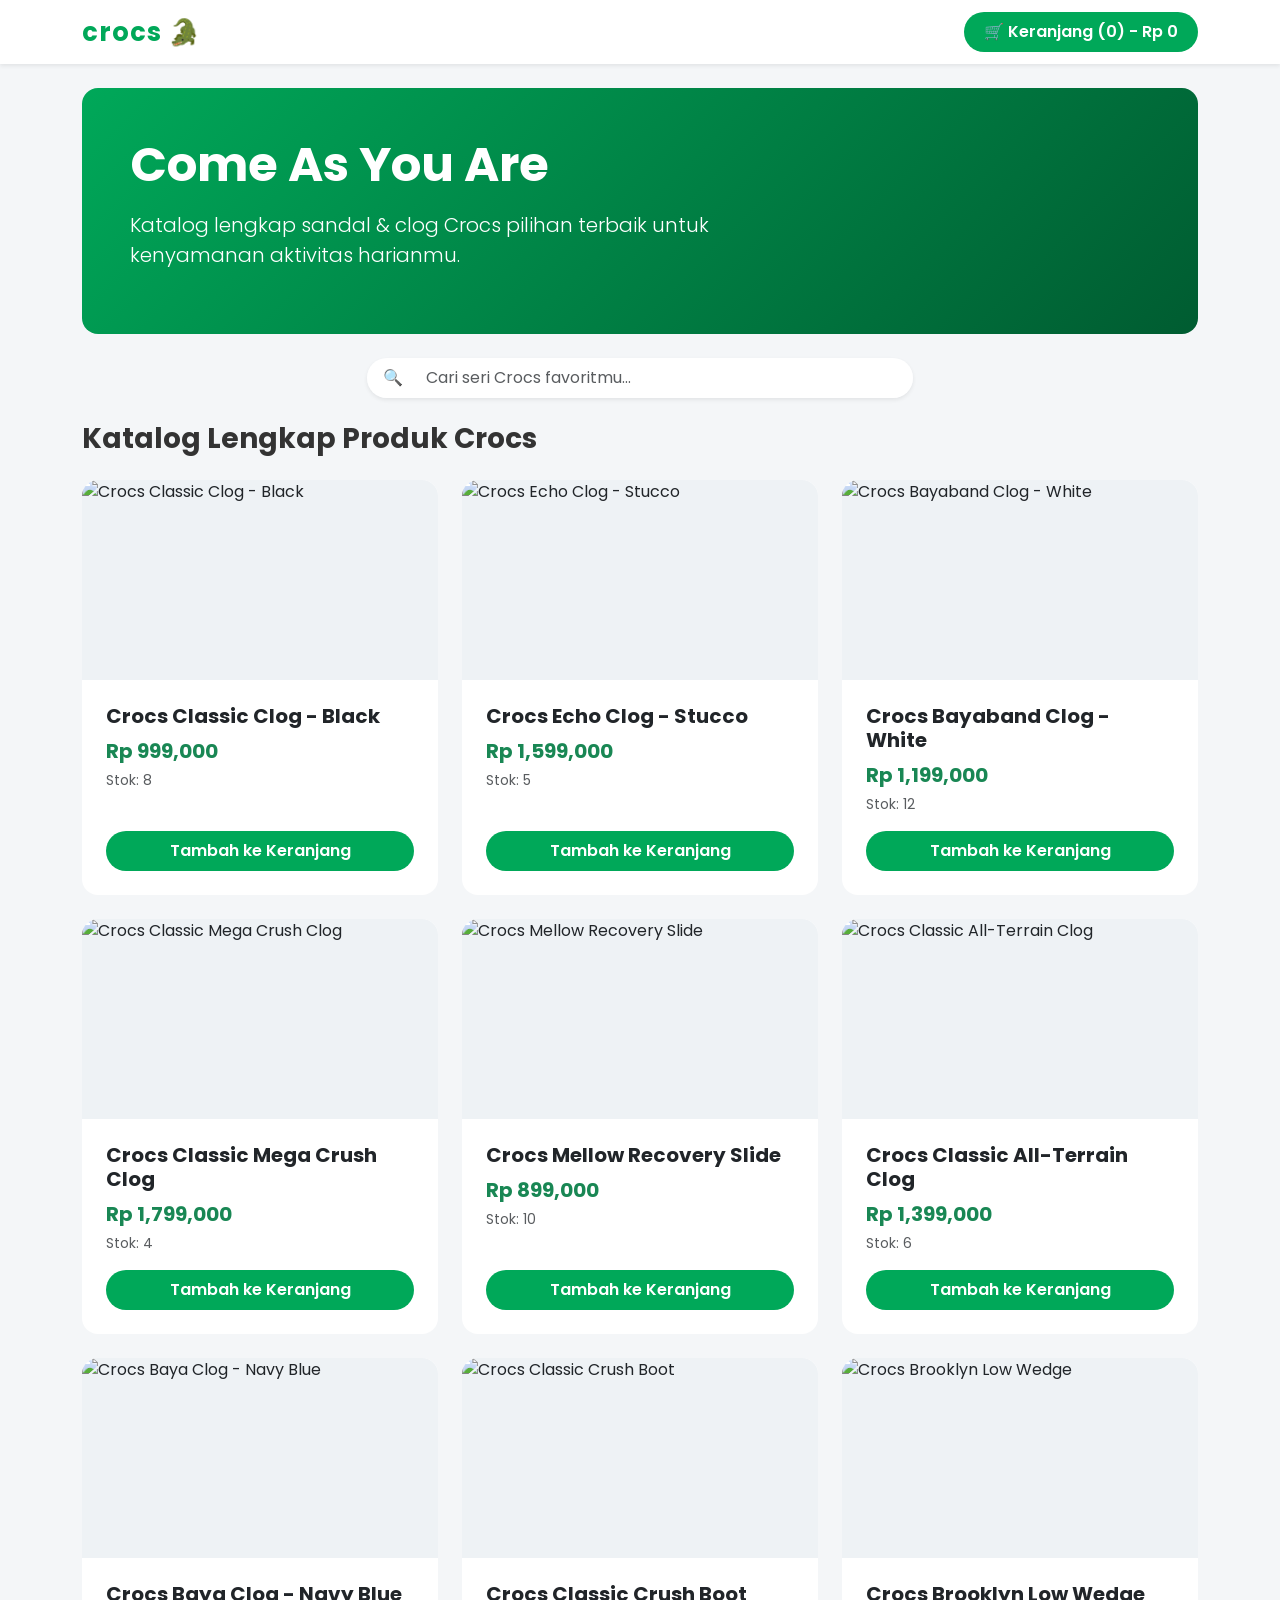
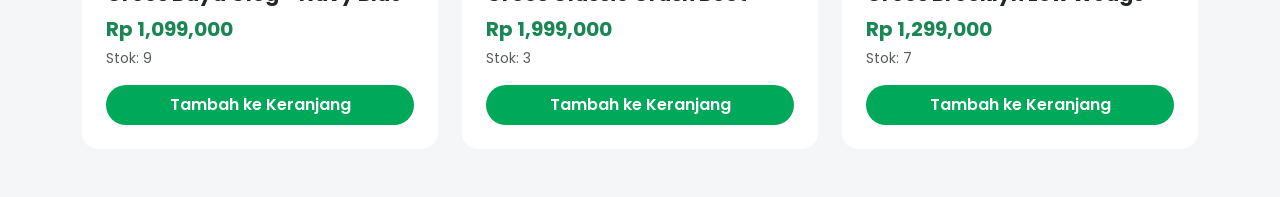
==== Pertemuan5/index.html @ 6f3d55f5 "pertemuan5" ====
<!DOCTYPE html>
<html lang="id">
<head>
    <meta charset="UTF-8">
    <meta name="viewport" content="width=device-width, initial-scale=1.0">
    <title>Crocs Official Store - Latihan 5</title>
    <!-- Bootstrap CSS -->
    <link href="https://cdn.jsdelivr.net/npm/bootstrap@5.3.0/dist/css/bootstrap.min.css" rel="stylesheet">
    <!-- Google Fonts -->
    <link href="https://fonts.googleapis.com/css2?family=Poppins:wght@400;600;700&display=swap" rel="stylesheet">
    <!-- Custom CSS -->
    <link rel="stylesheet" href="style.css">
</head>
<body>

    <!-- Header / Navbar -->
    <nav class="navbar navbar-expand-lg navbar-light bg-white shadow-sm sticky-top mb-4">
        <div class="container">
            <a class="navbar-brand" href="#">crocs 🐊</a>
            <div class="d-flex align-items-center">
                <button id="toggleCartBtn" class="btn btn-crocs">
                    🛒 Keranjang (<span id="cartCount">0</span>) - Rp <span id="cartTotal">0</span>
                </button>
            </div>
        </div>
    </nav>

    <div class="container mb-5">
        <!-- Banner Promo -->
        <div class="p-4 p-md-5 mb-4 rounded-4 text-white banner-promo">
            <div class="col-md-8 px-0">
                <h1 class="display-5 fw-bold">Come As You Are</h1>
                <p class="lead my-3">Katalog lengkap sandal & clog Crocs pilihan terbaik untuk kenyamanan aktivitas harianmu.</p>
            </div>
        </div>

        <!-- Bar Pencarian -->
        <div class="row mb-4">
            <div class="col-md-6 mx-auto">
                <div class="input-group shadow-sm rounded-pill overflow-hidden">
                    <span class="input-group-text bg-white border-0 ps-3">🔍</span>
                    <input type="text" id="searchInput" class="form-control border-0 py-2" placeholder="Cari seri Crocs favoritmu...">
                </div>
            </div>
        </div>

        <!-- Panel Keranjang Belanja (Efek fadeToggle) -->
        <div id="cartPanel" class="card shadow-lg mb-4 cart-panel">
            <div class="card-header bg-dark text-white d-flex justify-content-between align-items-center py-3">
                <h5 class="mb-0 fw-bold">🛒 Keranjang Belanja Crocs</h5>
                <button id="clearCartBtn" class="btn btn-sm btn-outline-danger rounded-pill">Kosongkan Keranjang</button>
            </div>
            <div class="card-body">
                <ul id="cartList" class="list-group list-group-flush mb-3">
                    <li class="list-group-item text-muted text-center py-3">Keranjangmu masih kosong. Yuk pilih Crocs favoritmu!</li>
                </ul>
                <div class="d-flex justify-content-between align-items-center fw-bold fs-5 px-2">
                    <span>Total Harga:</span>
                    <span class="text-success">Rp <span id="cartPanelTotal">0</span></span>
                </div>
                <button id="checkoutBtn" class="btn btn-crocs w-100 mt-3 py-2 fs-6">Checkout Sekarang</button>
            </div>
        </div>

        <!-- Ringkasan Pesanan Hasil Checkout -->
        <div id="orderSummary" class="mt-4"></div>

        <!-- Daftar Produk -->
        <h3 class="fw-bold mb-4">Katalog Lengkap Produk Crocs</h3>
        <div id="productContainer" class="row g-4">
            <!-- Rendered via JS -->
        </div>
    </div>

    <!-- jQuery & Bootstrap JS -->
    <script src="https://code.jquery.com/jquery-3.6.0.min.js"></script>
    <script src="https://cdn.jsdelivr.net/npm/bootstrap@5.3.0/dist/js/bootstrap.bundle.min.js"></script>

    <script>
        // 1. Array of Object (9 produk Crocs lengkap dengan id, nama, harga, stok, gambar)
        const products = [
            { id: 1, nama: "Crocs Classic Clog - Black", harga: 999000, stok: 8, img: "https://images.unsplash.com/photo-1543163521-1bf539c55dd2?auto=format&fit=crop&w=500&q=80" },
            { id: 2, nama: "Crocs Echo Clog - Stucco", harga: 1599000, stok: 5, img: "https://images.unsplash.com/photo-1603808033192-082d6919d3e1?auto=format&fit=crop&w=500&q=80" },
            { id: 3, nama: "Crocs Bayaband Clog - White", harga: 1199000, stok: 12, img: "https://images.unsplash.com/photo-1560769629-975ec94e6a86?auto=format&fit=crop&w=500&q=80" },
            { id: 4, nama: "Crocs Classic Mega Crush Clog", harga: 1799000, stok: 4, img: "https://images.unsplash.com/photo-1595950653106-6c9ebd614d3a?auto=format&fit=crop&w=500&q=80" },
            { id: 5, nama: "Crocs Mellow Recovery Slide", harga: 899000, stok: 10, img: "https://images.unsplash.com/photo-1608256246200-53e635b5b65f?auto=format&fit=crop&w=500&q=80" },
            { id: 6, nama: "Crocs Classic All-Terrain Clog", harga: 1399000, stok: 6, img: "https://images.unsplash.com/photo-1525966222134-fcfa99b8ae77?auto=format&fit=crop&w=500&q=80" },
            { id: 7, nama: "Crocs Baya Clog - Navy Blue", harga: 1099000, stok: 9, img: "https://images.unsplash.com/photo-1543163521-1bf539c55dd2?auto=format&fit=crop&w=500&q=80" },
            { id: 8, nama: "Crocs Classic Crush Boot", harga: 1999000, stok: 3, img: "https://images.unsplash.com/photo-1603808033192-082d6919d3e1?auto=format&fit=crop&w=500&q=80" },
            { id: 9, nama: "Crocs Brooklyn Low Wedge", harga: 1299000, stok: 7, img: "https://images.unsplash.com/photo-1560769629-975ec94e6a86?auto=format&fit=crop&w=500&q=80" }
        ];

        let cart = [];

        // 6. Gunakan $(document).ready()
        $(document).ready(function() {
            renderProducts();

            // 3. Efek jQuery (fadeToggle) untuk membuka/menutup keranjang
            $("#toggleCartBtn").click(function() {
                $("#cartPanel").fadeToggle("fast");
            });

            // 5. Fitur pencarian produk dengan val() dan toggle()
            $("#searchInput").on("keyup", function() {
                let keyword = $(this).val().toLowerCase();
                
                $(".product-card-wrapper").each(function() {
                    let productName = $(this).data("name").toLowerCase();
                    $(this).toggle(productName.indexOf(keyword) > -1);
                });
            });

            // 2. jQuery empty() untuk Kosongkan Keranjang
            $("#clearCartBtn").click(function() {
                if (cart.length === 0) {
                    alert("Keranjang belanja sudah kosong!");
                    return;
                }

                // 4. Pop-up confirm()
                if (confirm("Apakah Anda yakin ingin mengosongkan keranjang belanja?")) {
                    cart.forEach(cartItem => {
                        let product = products.find(p => p.id === cartItem.id);
                        if (product) {
                            product.stok += cartItem.qty;
                            document.getElementById(`stock-${product.id}`).innerText = "Stok: " + product.stok;
                        }
                    });

                    cart = [];
                    $("#cartList").empty().html('<li class="list-group-item text-muted text-center py-3">Keranjangmu masih kosong. Yuk pilih Crocs favoritmu!</li>');
                    updateCartDisplay();
                }
            });

            // 4. Pop-up prompt() untuk checkout & ringkasan pesanan
            $("#checkoutBtn").click(function() {
                if (cart.length === 0) {
                    alert("Keranjang Anda masih kosong. Silakan pilih produk terlebih dahulu!");
                    return;
                }

                let namaPembeli = prompt("Masukkan nama pembeli untuk pesanan Crocs:");
                if (namaPembeli) {
                    let totalHargaStr = cart.reduce((sum, item) => sum + (item.harga * item.qty), 0);

                    let listItemsHTML = cart.map(item => 
                        `<li class="list-group-item d-flex justify-content-between align-items-center">
                            <span>${item.nama} <strong>(x${item.qty})</strong></span>
                            <span>Rp ${(item.harga * item.qty).toLocaleString()}</span>
                        </li>`
                    ).join("");

                    let ringkasanHTML = `
                        <div class="alert alert-success shadow border-0 rounded-4 p-4">
                            <h4 class="alert-heading fw-bold">🎉 Pesanan Berhasil Dibuat!</h4>
                            <p>Terima kasih telah berbelanja di Crocs Official Store, <strong>${namaPembeli}</strong>.</p>
                            <hr>
                            <h6 class="fw-bold">Rincian Pembelian:</h6>
                            <ul class="list-group mb-3">
                                ${listItemsHTML}
                            </ul>
                            <div class="d-flex justify-content-between align-items-center fw-bold fs-5">
                                <span>Total Pembayaran:</span>
                                <span>Rp ${totalHargaStr.toLocaleString()}</span>
                            </div>
                        </div>
                    `;
                    
                    $("#orderSummary").html(ringkasanHTML);
                    
                    cart = [];
                    $("#cartList").empty().html('<li class="list-group-item text-muted text-center py-3">Keranjangmu masih kosong. Yuk pilih Crocs favoritmu!</li>');
                    updateCartDisplay();
                    $("#cartPanel").fadeOut();

                    $('html, body').animate({
                        scrollTop: $("#orderSummary").offset().top - 100
                    }, 500);
                }
            });
        });

        // 1. Render produk menggunakan perulangan, createElement, createTextNode, dan appendChild
        function renderProducts() {
            const container = document.getElementById("productContainer");
            container.innerHTML = "";

            products.forEach(product => {
                const colDiv = document.createElement("div");
                colDiv.className = "col-12 col-md-6 col-lg-4 product-card-wrapper";
                colDiv.setAttribute("data-name", product.nama);

                const cardDiv = document.createElement("div");
                cardDiv.className = "card card-product h-100";

                const img = document.createElement("img");
                img.src = product.img;
                img.className = "card-img-top product-img";
                img.alt = product.nama;

                const cardBody = document.createElement("div");
                cardBody.className = "card-body d-flex flex-column p-4";

                const title = document.createElement("h5");
                title.className = "card-title fw-bold mb-2";
                title.appendChild(document.createTextNode(product.nama));

                const price = document.createElement("p");
                price.className = "card-text text-success fs-5 fw-bold mb-1";
                price.appendChild(document.createTextNode("Rp " + product.harga.toLocaleString()));

                const stock = document.createElement("p");
                stock.className = "card-text text-muted small mb-3";
                stock.id = `stock-${product.id}`;
                stock.appendChild(document.createTextNode("Stok: " + product.stok));

                const btn = document.createElement("button");
                btn.className = "btn btn-crocs w-100 mt-auto";
                btn.appendChild(document.createTextNode("Tambah ke Keranjang"));
                btn.onclick = function() {
                    addToCart(product.id);
                };

                cardBody.appendChild(title);
                cardBody.appendChild(price);
                cardBody.appendChild(stock);
                cardBody.appendChild(btn);

                cardDiv.appendChild(img);
                cardDiv.appendChild(cardBody);

                colDiv.appendChild(cardDiv);
                container.appendChild(colDiv);
            });
        }

        // Tambah ke keranjang
        function addToCart(productId) {
            let product = products.find(p => p.id === productId);

            // 4. Pop-up alert() jika stok habis
            if (product.stok <= 0) {
                alert("Maaf! Stok untuk produk " + product.nama + " sudah habis.");
                return;
            }

            product.stok--;
            document.getElementById(`stock-${product.id}`).innerText = "Stok: " + product.stok;

            let cartItem = cart.find(item => item.id === productId);
            if (cartItem) {
                cartItem.qty++;
            } else {
                cart.push({ id: product.id, nama: product.nama, harga: product.harga, qty: 1 });
            }

            updateCartUI();
        }

        // 2 & 3. jQuery append(), remove(), text(), fadeIn(), fadeOut()
        function updateCartUI() {
            let cartList = $("#cartList");
            cartList.empty();

            if (cart.length === 0) {
                cartList.html('<li class="list-group-item text-muted text-center py-3">Keranjangmu masih kosong. Yuk pilih Crocs favoritmu!</li>');
            } else {
                cart.forEach(item => {
                    let li = $(`
                        <li class="list-group-item d-flex justify-content-between align-items-center py-3">
                            <div>
                                <h6 class="mb-0 fw-bold">${item.nama}</h6>
                                <small class="text-muted">${item.qty} x Rp ${item.harga.toLocaleString()}</small>
                            </div>
                            <button class="btn btn-sm btn-outline-danger remove-item rounded-pill" data-id="${item.id}">Hapus</button>
                        </li>
                    `);
                    
                    // 3. Efek fadeIn() saat produk masuk ke keranjang
                    li.hide().appendTo(cartList).fadeIn(300);
                });
            }

            $(".remove-item").click(function() {
                let id = $(this).data("id");
                removeItemFromCart(id, $(this).closest("li"));
            });

            updateCartDisplay();
        }

        // Hapus item dari keranjang dengan pop-up confirm & fadeOut
        function removeItemFromCart(productId, liElement) {
            // 4. Pop-up confirm() sebelum hapus
            if (confirm("Apakah Anda yakin ingin menghapus item ini dari keranjang?")) {
                let index = cart.findIndex(item => item.id === productId);
                if (index !== -1) {
                    let removed = cart[index];
                    
                    let product = products.find(p => p.id === productId);
                    product.stok += removed.qty;
                    document.getElementById(`stock-${product.id}`).innerText = "Stok: " + product.stok;

                    cart.splice(index, 1);
                }

                // 2 & 3. jQuery fadeOut() & remove()
                liElement.fadeOut(300, function() {
                    $(this).remove();
                    if (cart.length === 0) {
                        $("#cartList").html('<li class="list-group-item text-muted text-center py-3">Keranjangmu masih kosong. Yuk pilih Crocs favoritmu!</li>');
                    }
                    updateCartDisplay();
                });
            }
        }

        // 2. jQuery text() untuk memperbarui total
        function updateCartDisplay() {
            let totalItems = cart.reduce((sum, item) => sum + item.qty, 0);
            let totalPrice = cart.reduce((sum, item) => sum + (item.harga * item.qty), 0);

            $("#cartCount").text(totalItems);
            $("#cartTotal").text(totalPrice.toLocaleString());
            $("#cartPanelTotal").text(totalPrice.toLocaleString());
        }
    </script>
</body>
</html>
---- Pertemuan5/style.css ----
:root {
    --crocs-green: #00a859;
    --crocs-dark: #121212;
    --crocs-light: #f4f6f8;
}

body {
    font-family: 'Poppins', sans-serif;
    background-color: var(--crocs-light);
    color: #333;
}

.navbar-brand {
    font-weight: 700;
    font-size: 1.6rem;
    color: var(--crocs-green) !important;
    letter-spacing: 1px;
}

.btn-crocs {
    background-color: var(--crocs-green);
    color: white;
    font-weight: 600;
    border-radius: 25px;
    padding: 8px 20px;
    border: none;
    transition: all 0.3s ease;
}

.btn-crocs:hover {
    background-color: #008747;
    color: white;
    transform: translateY(-2px);
}

.banner-promo {
    background: linear-gradient(135deg, #00a859 0%, #005c31 100%);
}

.card-product {
    border: none;
    border-radius: 16px;
    overflow: hidden;
    transition: transform 0.3s ease, box-shadow 0.3s ease;
    background: #ffffff;
}

.card-product:hover {
    transform: translateY(-5px);
    box-shadow: 0 10px 20px rgba(0,0,0,0.08);
}

.product-img {
    height: 200px;
    object-fit: cover;
    background-color: #eef2f5;
}

.cart-panel {
    display: none;
    border-radius: 16px;
    border: none;
}
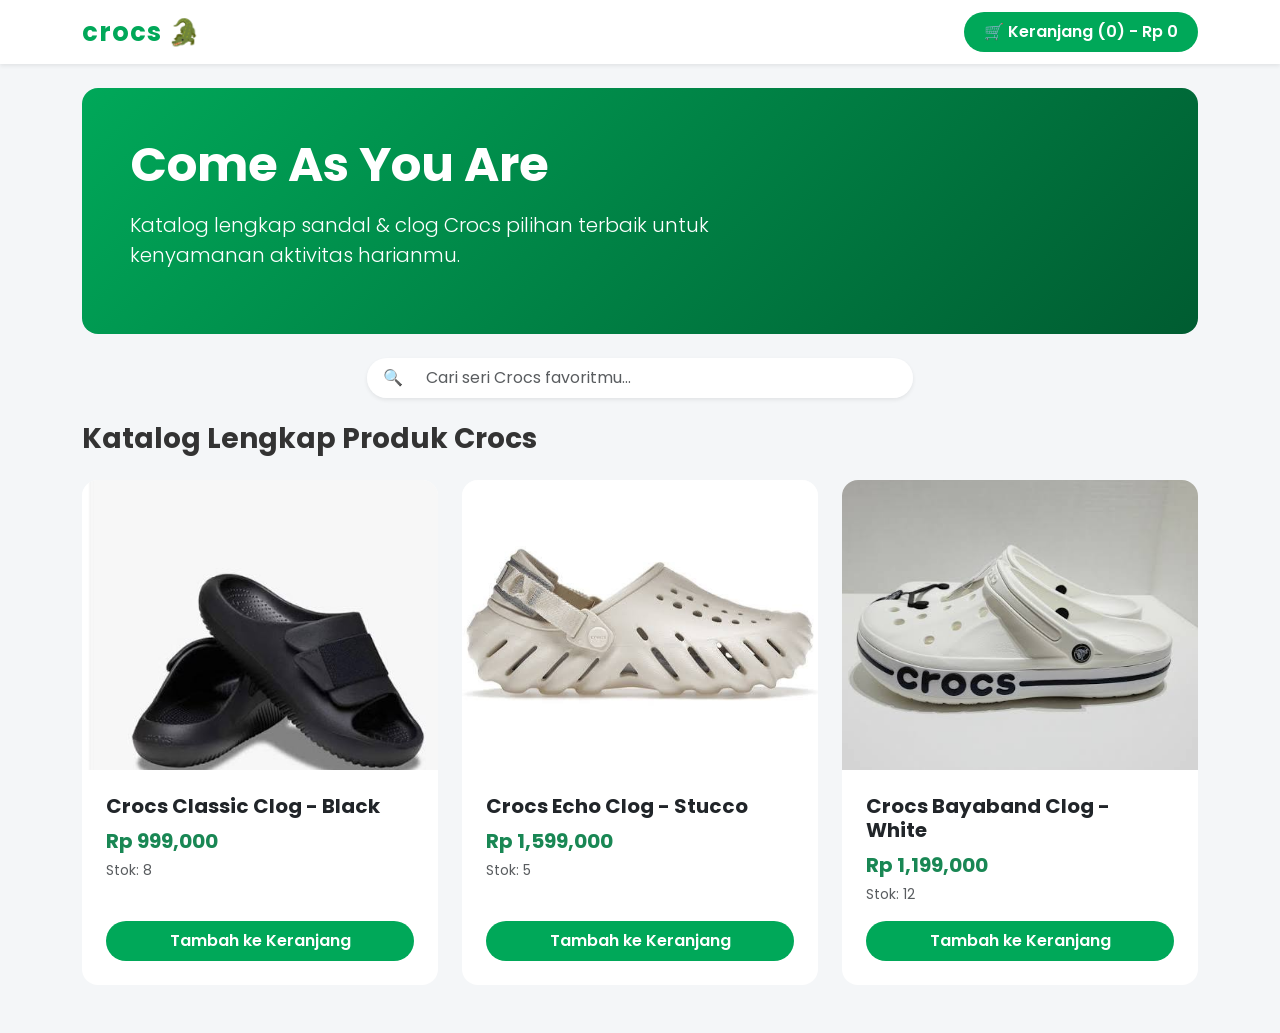
==== commit 3bb7a792: "Pertemuan 5" ====
--- a/Pertemuan5/index.html
+++ b/Pertemuan5/index.html
@@ -79,15 +79,11 @@
     <script>
         // 1. Array of Object (9 produk Crocs lengkap dengan id, nama, harga, stok, gambar)
         const products = [
-            { id: 1, nama: "Crocs Classic Clog - Black", harga: 999000, stok: 8, img: "https://images.unsplash.com/photo-1543163521-1bf539c55dd2?auto=format&fit=crop&w=500&q=80" },
-            { id: 2, nama: "Crocs Echo Clog - Stucco", harga: 1599000, stok: 5, img: "https://images.unsplash.com/photo-1603808033192-082d6919d3e1?auto=format&fit=crop&w=500&q=80" },
-            { id: 3, nama: "Crocs Bayaband Clog - White", harga: 1199000, stok: 12, img: "https://images.unsplash.com/photo-1560769629-975ec94e6a86?auto=format&fit=crop&w=500&q=80" },
-            { id: 4, nama: "Crocs Classic Mega Crush Clog", harga: 1799000, stok: 4, img: "https://images.unsplash.com/photo-1595950653106-6c9ebd614d3a?auto=format&fit=crop&w=500&q=80" },
-            { id: 5, nama: "Crocs Mellow Recovery Slide", harga: 899000, stok: 10, img: "https://images.unsplash.com/photo-1608256246200-53e635b5b65f?auto=format&fit=crop&w=500&q=80" },
-            { id: 6, nama: "Crocs Classic All-Terrain Clog", harga: 1399000, stok: 6, img: "https://images.unsplash.com/photo-1525966222134-fcfa99b8ae77?auto=format&fit=crop&w=500&q=80" },
-            { id: 7, nama: "Crocs Baya Clog - Navy Blue", harga: 1099000, stok: 9, img: "https://images.unsplash.com/photo-1543163521-1bf539c55dd2?auto=format&fit=crop&w=500&q=80" },
-            { id: 8, nama: "Crocs Classic Crush Boot", harga: 1999000, stok: 3, img: "https://images.unsplash.com/photo-1603808033192-082d6919d3e1?auto=format&fit=crop&w=500&q=80" },
-            { id: 9, nama: "Crocs Brooklyn Low Wedge", harga: 1299000, stok: 7, img: "https://images.unsplash.com/photo-1560769629-975ec94e6a86?auto=format&fit=crop&w=500&q=80" }
+
+        { id: 1, nama: "Crocs Classic Clog - Black", harga: 999000, stok: 8, img: "images/Crocs Mellow Recovery Slide.jpg" },
+        { id: 2, nama: "Crocs Echo Clog - Stucco", harga: 1599000, stok: 5, img: "images/Crocs Echo Clog - Stucco.jpg" },
+        { id: 3, nama: "Crocs Bayaband Clog - White", harga: 1199000, stok: 12, img: "images/Crocs Bayaband Clog - White.jpg" },
+    // ... dan seterusnya untuk produk 4 sampai 9
         ];
 
         let cart = [];
--- a/Pertemuan5/style.css
+++ b/Pertemuan5/style.css
@@ -51,7 +51,7 @@
 }
 
 .product-img {
-    height: 200px;
+    height: 290px;
     object-fit: cover;
     background-color: #eef2f5;
 }
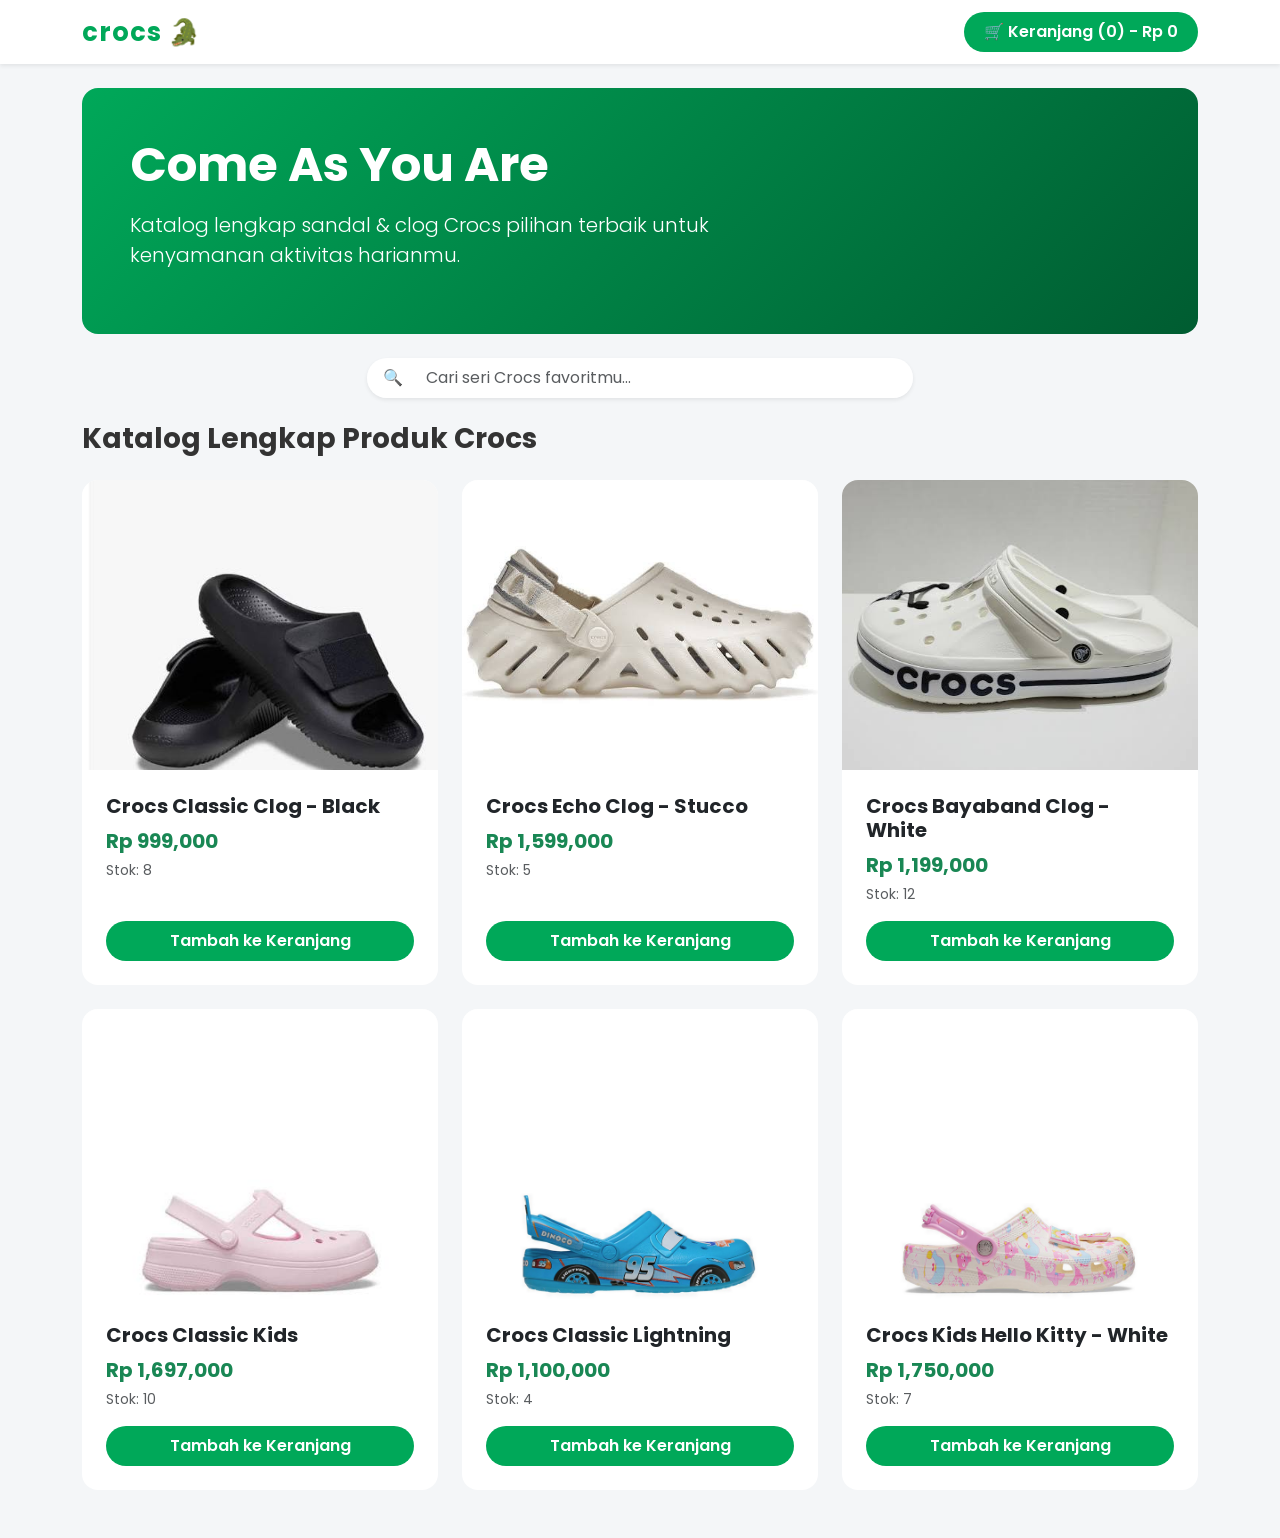
==== commit 459f8fed: "Pertemuan5" ====
--- a/Pertemuan5/index.html
+++ b/Pertemuan5/index.html
@@ -4,16 +4,16 @@
     <meta charset="UTF-8">
     <meta name="viewport" content="width=device-width, initial-scale=1.0">
     <title>Crocs Official Store - Latihan 5</title>
-    <!-- Bootstrap CSS -->
+   
     <link href="https://cdn.jsdelivr.net/npm/bootstrap@5.3.0/dist/css/bootstrap.min.css" rel="stylesheet">
     <!-- Google Fonts -->
     <link href="https://fonts.googleapis.com/css2?family=Poppins:wght@400;600;700&display=swap" rel="stylesheet">
-    <!-- Custom CSS -->
+   
     <link rel="stylesheet" href="style.css">
 </head>
 <body>
 
-    <!-- Header / Navbar -->
+   
     <nav class="navbar navbar-expand-lg navbar-light bg-white shadow-sm sticky-top mb-4">
         <div class="container">
             <a class="navbar-brand" href="#">crocs 🐊</a>
@@ -26,7 +26,7 @@
     </nav>
 
     <div class="container mb-5">
-        <!-- Banner Promo -->
+        
         <div class="p-4 p-md-5 mb-4 rounded-4 text-white banner-promo">
             <div class="col-md-8 px-0">
                 <h1 class="display-5 fw-bold">Come As You Are</h1>
@@ -34,7 +34,6 @@
             </div>
         </div>
 
-        <!-- Bar Pencarian -->
         <div class="row mb-4">
             <div class="col-md-6 mx-auto">
                 <div class="input-group shadow-sm rounded-pill overflow-hidden">
@@ -44,7 +43,6 @@
             </div>
         </div>
 
-        <!-- Panel Keranjang Belanja (Efek fadeToggle) -->
         <div id="cartPanel" class="card shadow-lg mb-4 cart-panel">
             <div class="card-header bg-dark text-white d-flex justify-content-between align-items-center py-3">
                 <h5 class="mb-0 fw-bold">🛒 Keranjang Belanja Crocs</h5>
@@ -62,42 +60,41 @@
             </div>
         </div>
 
-        <!-- Ringkasan Pesanan Hasil Checkout -->
         <div id="orderSummary" class="mt-4"></div>
 
-        <!-- Daftar Produk -->
+        
         <h3 class="fw-bold mb-4">Katalog Lengkap Produk Crocs</h3>
         <div id="productContainer" class="row g-4">
-            <!-- Rendered via JS -->
+       
         </div>
     </div>
 
-    <!-- jQuery & Bootstrap JS -->
     <script src="https://code.jquery.com/jquery-3.6.0.min.js"></script>
     <script src="https://cdn.jsdelivr.net/npm/bootstrap@5.3.0/dist/js/bootstrap.bundle.min.js"></script>
 
     <script>
-        // 1. Array of Object (9 produk Crocs lengkap dengan id, nama, harga, stok, gambar)
+       
         const products = [
 
         { id: 1, nama: "Crocs Classic Clog - Black", harga: 999000, stok: 8, img: "images/Crocs Mellow Recovery Slide.jpg" },
         { id: 2, nama: "Crocs Echo Clog - Stucco", harga: 1599000, stok: 5, img: "images/Crocs Echo Clog - Stucco.jpg" },
         { id: 3, nama: "Crocs Bayaband Clog - White", harga: 1199000, stok: 12, img: "images/Crocs Bayaband Clog - White.jpg" },
-    // ... dan seterusnya untuk produk 4 sampai 9
+        { id: 4, nama: "Crocs Classic Kids", harga: 1697000, stok: 10, img: "images/Crocs classic Kids Mary Jane.jpg" },
+        { id: 5, nama: "Crocs Classic Lightning", harga: 1100000, stok: 4, img: "images/Crocs classic Lightning McQueen.jpg" },
+        { id: 6, nama: "Crocs Kids Hello Kitty - White", harga: 1750000, stok: 7, img: "images/Crocs Hello Kitty.jpg" },
+   
         ];
 
         let cart = [];
 
-        // 6. Gunakan $(document).ready()
         $(document).ready(function() {
             renderProducts();
 
-            // 3. Efek jQuery (fadeToggle) untuk membuka/menutup keranjang
+          
             $("#toggleCartBtn").click(function() {
                 $("#cartPanel").fadeToggle("fast");
             });
 
-            // 5. Fitur pencarian produk dengan val() dan toggle()
             $("#searchInput").on("keyup", function() {
                 let keyword = $(this).val().toLowerCase();
                 
@@ -107,14 +104,13 @@
                 });
             });
 
-            // 2. jQuery empty() untuk Kosongkan Keranjang
             $("#clearCartBtn").click(function() {
                 if (cart.length === 0) {
                     alert("Keranjang belanja sudah kosong!");
                     return;
                 }
 
-                // 4. Pop-up confirm()
+               
                 if (confirm("Apakah Anda yakin ingin mengosongkan keranjang belanja?")) {
                     cart.forEach(cartItem => {
                         let product = products.find(p => p.id === cartItem.id);
@@ -130,7 +126,6 @@
                 }
             });
 
-            // 4. Pop-up prompt() untuk checkout & ringkasan pesanan
             $("#checkoutBtn").click(function() {
                 if (cart.length === 0) {
                     alert("Keranjang Anda masih kosong. Silakan pilih produk terlebih dahulu!");
@@ -178,7 +173,6 @@
             });
         });
 
-        // 1. Render produk menggunakan perulangan, createElement, createTextNode, dan appendChild
         function renderProducts() {
             const container = document.getElementById("productContainer");
             container.innerHTML = "";
@@ -232,11 +226,10 @@
             });
         }
 
-        // Tambah ke keranjang
+   
         function addToCart(productId) {
             let product = products.find(p => p.id === productId);
 
-            // 4. Pop-up alert() jika stok habis
             if (product.stok <= 0) {
                 alert("Maaf! Stok untuk produk " + product.nama + " sudah habis.");
                 return;
@@ -255,7 +248,7 @@
             updateCartUI();
         }
 
-        // 2 & 3. jQuery append(), remove(), text(), fadeIn(), fadeOut()
+      
         function updateCartUI() {
             let cartList = $("#cartList");
             cartList.empty();
@@ -273,8 +266,7 @@
                             <button class="btn btn-sm btn-outline-danger remove-item rounded-pill" data-id="${item.id}">Hapus</button>
                         </li>
                     `);
-                    
-                    // 3. Efek fadeIn() saat produk masuk ke keranjang
+        
                     li.hide().appendTo(cartList).fadeIn(300);
                 });
             }
@@ -286,8 +278,6 @@
 
             updateCartDisplay();
         }
-
-        // Hapus item dari keranjang dengan pop-up confirm & fadeOut
         function removeItemFromCart(productId, liElement) {
             // 4. Pop-up confirm() sebelum hapus
             if (confirm("Apakah Anda yakin ingin menghapus item ini dari keranjang?")) {
@@ -302,7 +292,6 @@
                     cart.splice(index, 1);
                 }
 
-                // 2 & 3. jQuery fadeOut() & remove()
                 liElement.fadeOut(300, function() {
                     $(this).remove();
                     if (cart.length === 0) {
@@ -313,7 +302,7 @@
             }
         }
 
-        // 2. jQuery text() untuk memperbarui total
+       
         function updateCartDisplay() {
             let totalItems = cart.reduce((sum, item) => sum + item.qty, 0);
             let totalPrice = cart.reduce((sum, item) => sum + (item.harga * item.qty), 0);
